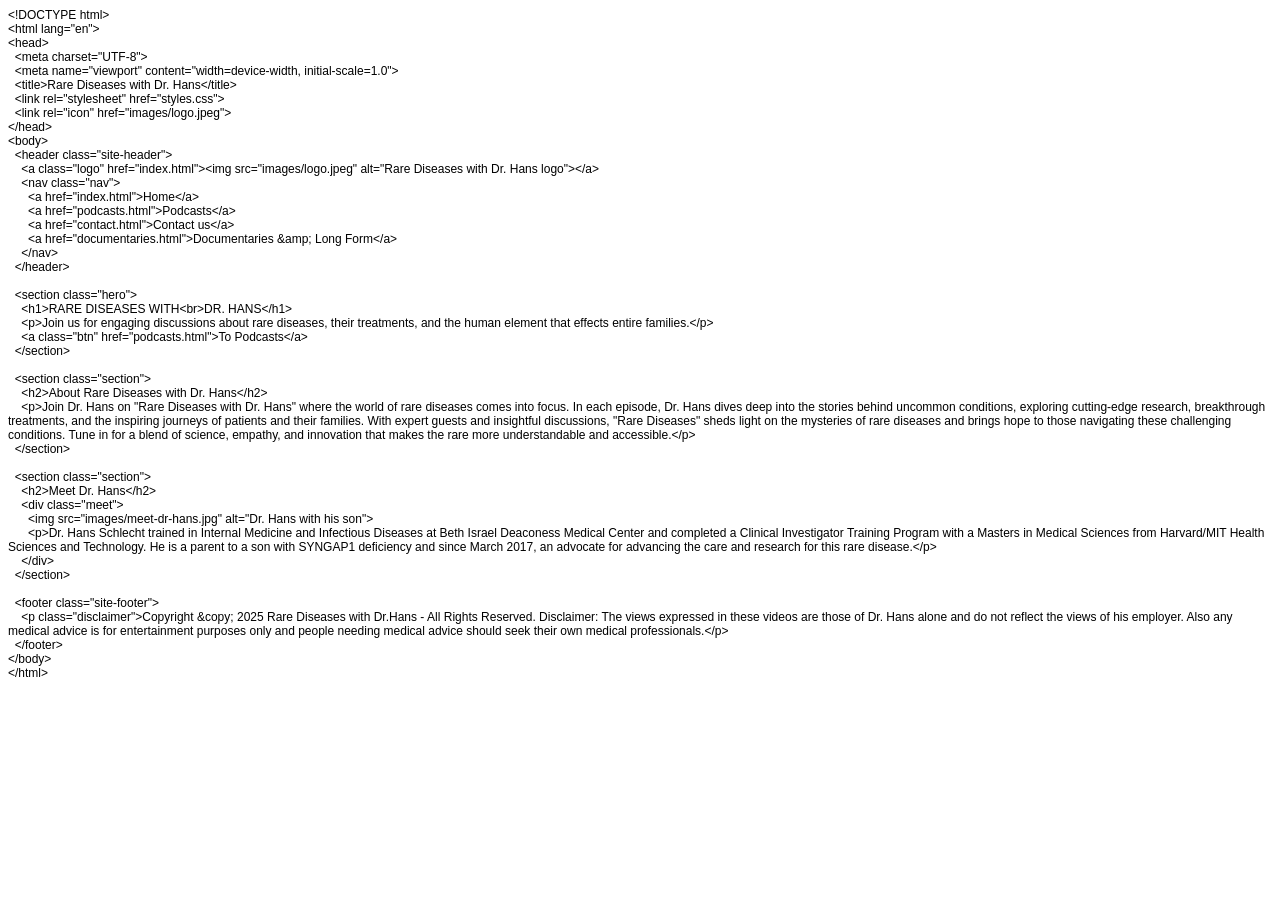
==== index.html @ e5a41072 "Add files via upload" ====
<!DOCTYPE html PUBLIC "-//W3C//DTD HTML 4.01//EN" "http://www.w3.org/TR/html4/strict.dtd">
<html>
<head>
  <meta http-equiv="Content-Type" content="text/html; charset=utf-8">
  <meta http-equiv="Content-Style-Type" content="text/css">
  <title></title>
  <meta name="Generator" content="Cocoa HTML Writer">
  <meta name="CocoaVersion" content="2685.4">
  <style type="text/css">
    p.p1 {margin: 0.0px 0.0px 0.0px 0.0px; font: 12.0px Helvetica}
    p.p2 {margin: 0.0px 0.0px 0.0px 0.0px; font: 12.0px Helvetica; min-height: 14.0px}
  </style>
</head>
<body>
<p class="p1">&lt;!DOCTYPE html&gt;</p>
<p class="p1">&lt;html lang="en"&gt;</p>
<p class="p1">&lt;head&gt;</p>
<p class="p1"><span class="Apple-converted-space">  </span>&lt;meta charset="UTF-8"&gt;</p>
<p class="p1"><span class="Apple-converted-space">  </span>&lt;meta name="viewport" content="width=device-width, initial-scale=1.0"&gt;</p>
<p class="p1"><span class="Apple-converted-space">  </span>&lt;title&gt;Rare Diseases with Dr. Hans&lt;/title&gt;</p>
<p class="p1"><span class="Apple-converted-space">  </span>&lt;link rel="stylesheet" href="styles.css"&gt;</p>
<p class="p1"><span class="Apple-converted-space">  </span>&lt;link rel="icon" href="images/logo.jpeg"&gt;</p>
<p class="p1">&lt;/head&gt;</p>
<p class="p1">&lt;body&gt;</p>
<p class="p1"><span class="Apple-converted-space">  </span>&lt;header class="site-header"&gt;</p>
<p class="p1"><span class="Apple-converted-space">    </span>&lt;a class="logo" href="index.html"&gt;&lt;img src="images/logo.jpeg" alt="Rare Diseases with Dr. Hans logo"&gt;&lt;/a&gt;</p>
<p class="p1"><span class="Apple-converted-space">    </span>&lt;nav class="nav"&gt;</p>
<p class="p1"><span class="Apple-converted-space">      </span>&lt;a href="index.html"&gt;Home&lt;/a&gt;</p>
<p class="p1"><span class="Apple-converted-space">      </span>&lt;a href="podcasts.html"&gt;Podcasts&lt;/a&gt;</p>
<p class="p1"><span class="Apple-converted-space">      </span>&lt;a href="contact.html"&gt;Contact us&lt;/a&gt;</p>
<p class="p1"><span class="Apple-converted-space">      </span>&lt;a href="documentaries.html"&gt;Documentaries &amp;amp; Long Form&lt;/a&gt;</p>
<p class="p1"><span class="Apple-converted-space">    </span>&lt;/nav&gt;</p>
<p class="p1"><span class="Apple-converted-space">  </span>&lt;/header&gt;</p>
<p class="p2"><br></p>
<p class="p1"><span class="Apple-converted-space">  </span>&lt;section class="hero"&gt;</p>
<p class="p1"><span class="Apple-converted-space">    </span>&lt;h1&gt;RARE DISEASES WITH&lt;br&gt;DR. HANS&lt;/h1&gt;</p>
<p class="p1"><span class="Apple-converted-space">    </span>&lt;p&gt;Join us for engaging discussions about rare diseases, their treatments, and the human element that effects entire families.&lt;/p&gt;</p>
<p class="p1"><span class="Apple-converted-space">    </span>&lt;a class="btn" href="podcasts.html"&gt;To Podcasts&lt;/a&gt;</p>
<p class="p1"><span class="Apple-converted-space">  </span>&lt;/section&gt;</p>
<p class="p2"><br></p>
<p class="p1"><span class="Apple-converted-space">  </span>&lt;section class="section"&gt;</p>
<p class="p1"><span class="Apple-converted-space">    </span>&lt;h2&gt;About Rare Diseases with Dr. Hans&lt;/h2&gt;</p>
<p class="p1"><span class="Apple-converted-space">    </span>&lt;p&gt;Join Dr. Hans on "Rare Diseases with Dr. Hans" where the world of rare diseases comes into focus. In each episode, Dr. Hans dives deep into the stories behind uncommon conditions, exploring cutting-edge research, breakthrough treatments, and the inspiring journeys of patients and their families. With expert guests and insightful discussions, "Rare Diseases" sheds light on the mysteries of rare diseases and brings hope to those navigating these challenging conditions. Tune in for a blend of science, empathy, and innovation that makes the rare more understandable and accessible.&lt;/p&gt;</p>
<p class="p1"><span class="Apple-converted-space">  </span>&lt;/section&gt;</p>
<p class="p2"><br></p>
<p class="p1"><span class="Apple-converted-space">  </span>&lt;section class="section"&gt;</p>
<p class="p1"><span class="Apple-converted-space">    </span>&lt;h2&gt;Meet Dr. Hans&lt;/h2&gt;</p>
<p class="p1"><span class="Apple-converted-space">    </span>&lt;div class="meet"&gt;</p>
<p class="p1"><span class="Apple-converted-space">      </span>&lt;img src="images/meet-dr-hans.jpg" alt="Dr. Hans with his son"&gt;</p>
<p class="p1"><span class="Apple-converted-space">      </span>&lt;p&gt;Dr. Hans Schlecht trained in Internal Medicine and Infectious Diseases at Beth Israel Deaconess Medical Center and completed a Clinical Investigator Training Program with a Masters in Medical Sciences from Harvard/MIT Health Sciences and Technology. He is a parent to a son with SYNGAP1 deficiency and since March 2017, an advocate for advancing the care and research for this rare disease.&lt;/p&gt;</p>
<p class="p1"><span class="Apple-converted-space">    </span>&lt;/div&gt;</p>
<p class="p1"><span class="Apple-converted-space">  </span>&lt;/section&gt;</p>
<p class="p2"><br></p>
<p class="p1"><span class="Apple-converted-space">  </span>&lt;footer class="site-footer"&gt;</p>
<p class="p1"><span class="Apple-converted-space">    </span>&lt;p class="disclaimer"&gt;Copyright &amp;copy; 2025 Rare Diseases with Dr.Hans - All Rights Reserved. Disclaimer: The views expressed in these videos are those of Dr. Hans alone and do not reflect the views of his employer. Also any medical advice is for entertainment purposes only and people needing medical advice should seek their own medical professionals.&lt;/p&gt;</p>
<p class="p1"><span class="Apple-converted-space">  </span>&lt;/footer&gt;</p>
<p class="p1">&lt;/body&gt;</p>
<p class="p1">&lt;/html&gt;</p>
</body>
</html>
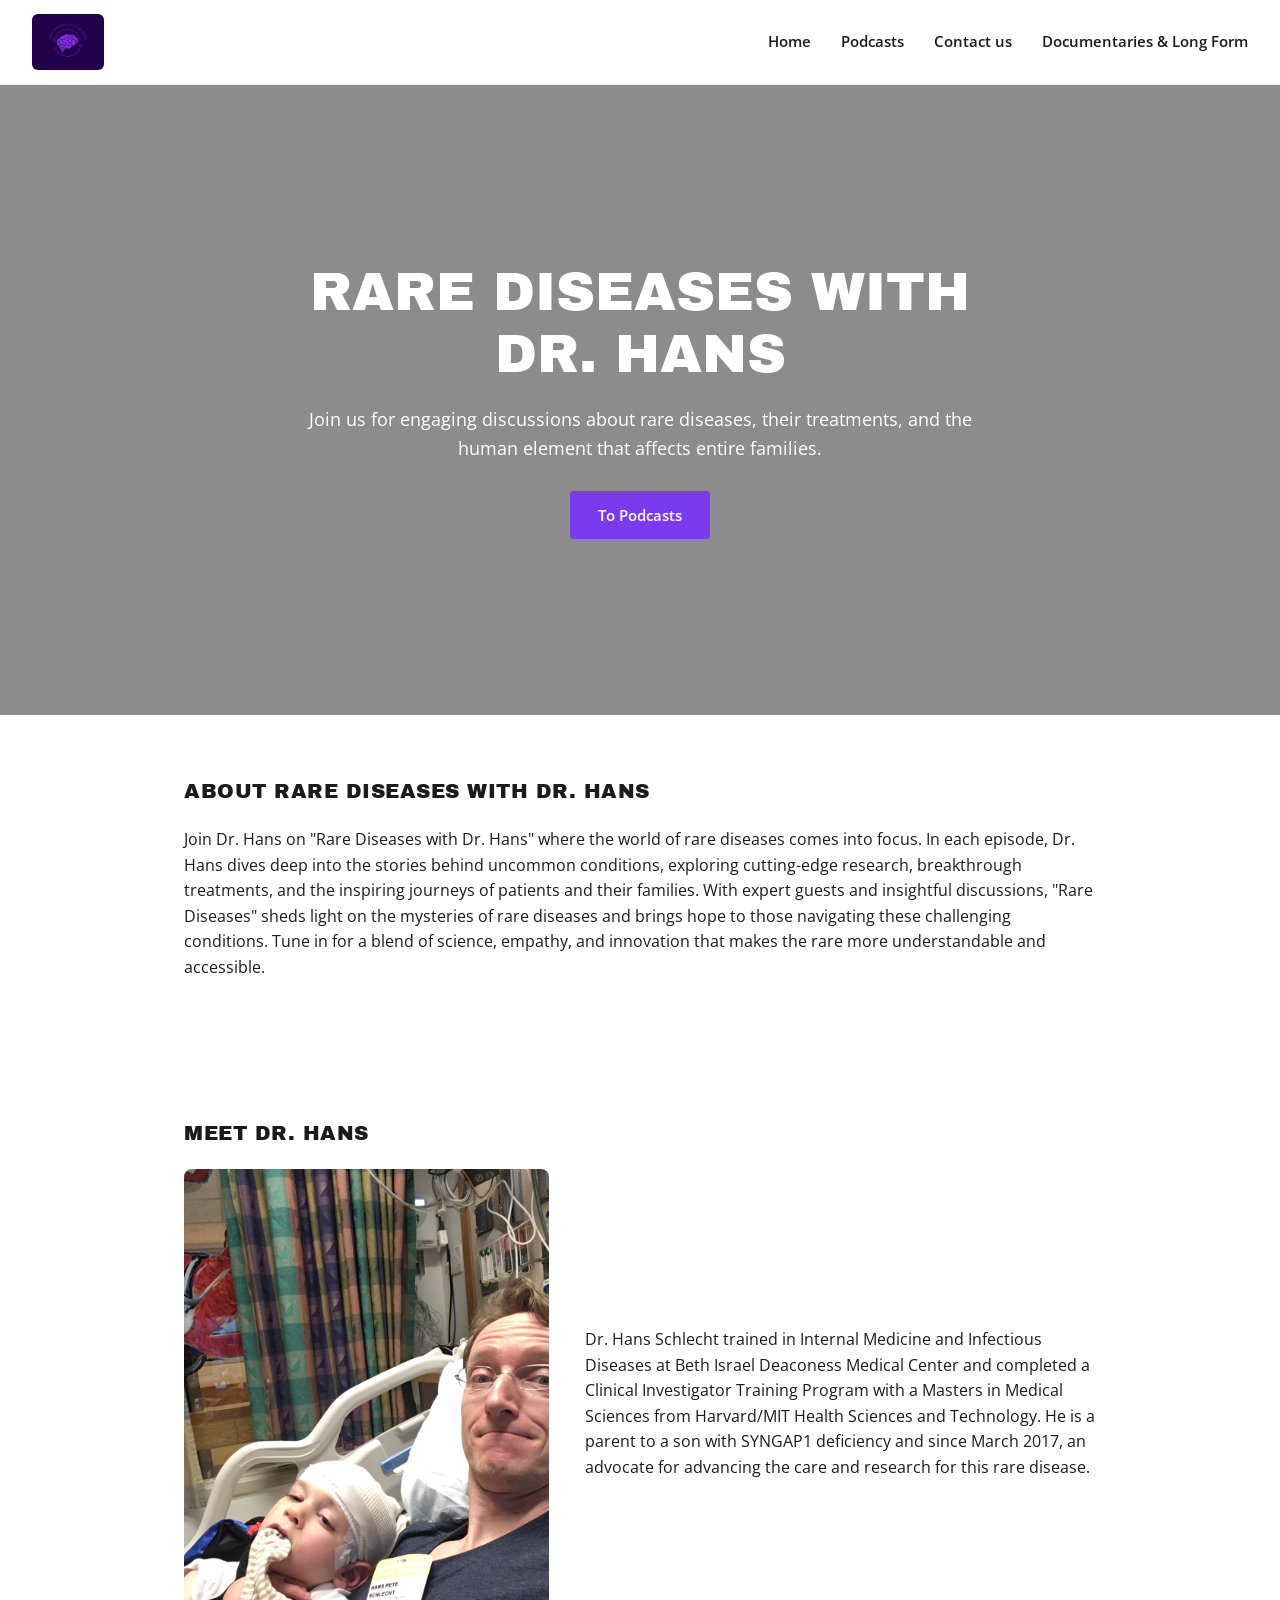
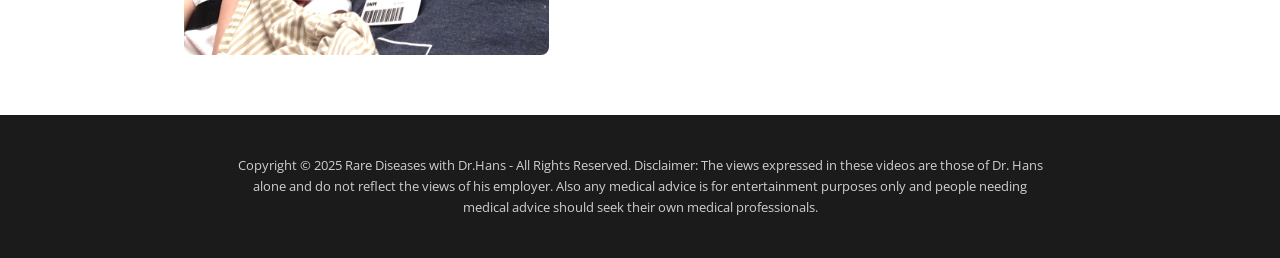
==== commit 36f331fc: "Refactor index.html for modern HTML standards Updated the HTML structure to modern standards, includ" ====
--- a/index.html
+++ b/index.html
@@ -1,60 +1,44 @@
-<!DOCTYPE html PUBLIC "-//W3C//DTD HTML 4.01//EN" "http://www.w3.org/TR/html4/strict.dtd">
-<html>
+<!DOCTYPE html>
+<html lang="en">
 <head>
-  <meta http-equiv="Content-Type" content="text/html; charset=utf-8">
-  <meta http-equiv="Content-Style-Type" content="text/css">
-  <title></title>
-  <meta name="Generator" content="Cocoa HTML Writer">
-  <meta name="CocoaVersion" content="2685.4">
-  <style type="text/css">
-    p.p1 {margin: 0.0px 0.0px 0.0px 0.0px; font: 12.0px Helvetica}
-    p.p2 {margin: 0.0px 0.0px 0.0px 0.0px; font: 12.0px Helvetica; min-height: 14.0px}
-  </style>
+  <meta charset="UTF-8">
+  <meta name="viewport" content="width=device-width, initial-scale=1.0">
+  <title>Rare Diseases with Dr. Hans</title>
+  <link rel="stylesheet" href="styles.css">
+  <link rel="icon" href="LOGO.JPEG">
 </head>
 <body>
-<p class="p1">&lt;!DOCTYPE html&gt;</p>
-<p class="p1">&lt;html lang="en"&gt;</p>
-<p class="p1">&lt;head&gt;</p>
-<p class="p1"><span class="Apple-converted-space">  </span>&lt;meta charset="UTF-8"&gt;</p>
-<p class="p1"><span class="Apple-converted-space">  </span>&lt;meta name="viewport" content="width=device-width, initial-scale=1.0"&gt;</p>
-<p class="p1"><span class="Apple-converted-space">  </span>&lt;title&gt;Rare Diseases with Dr. Hans&lt;/title&gt;</p>
-<p class="p1"><span class="Apple-converted-space">  </span>&lt;link rel="stylesheet" href="styles.css"&gt;</p>
-<p class="p1"><span class="Apple-converted-space">  </span>&lt;link rel="icon" href="images/logo.jpeg"&gt;</p>
-<p class="p1">&lt;/head&gt;</p>
-<p class="p1">&lt;body&gt;</p>
-<p class="p1"><span class="Apple-converted-space">  </span>&lt;header class="site-header"&gt;</p>
-<p class="p1"><span class="Apple-converted-space">    </span>&lt;a class="logo" href="index.html"&gt;&lt;img src="images/logo.jpeg" alt="Rare Diseases with Dr. Hans logo"&gt;&lt;/a&gt;</p>
-<p class="p1"><span class="Apple-converted-space">    </span>&lt;nav class="nav"&gt;</p>
-<p class="p1"><span class="Apple-converted-space">      </span>&lt;a href="index.html"&gt;Home&lt;/a&gt;</p>
-<p class="p1"><span class="Apple-converted-space">      </span>&lt;a href="podcasts.html"&gt;Podcasts&lt;/a&gt;</p>
-<p class="p1"><span class="Apple-converted-space">      </span>&lt;a href="contact.html"&gt;Contact us&lt;/a&gt;</p>
-<p class="p1"><span class="Apple-converted-space">      </span>&lt;a href="documentaries.html"&gt;Documentaries &amp;amp; Long Form&lt;/a&gt;</p>
-<p class="p1"><span class="Apple-converted-space">    </span>&lt;/nav&gt;</p>
-<p class="p1"><span class="Apple-converted-space">  </span>&lt;/header&gt;</p>
-<p class="p2"><br></p>
-<p class="p1"><span class="Apple-converted-space">  </span>&lt;section class="hero"&gt;</p>
-<p class="p1"><span class="Apple-converted-space">    </span>&lt;h1&gt;RARE DISEASES WITH&lt;br&gt;DR. HANS&lt;/h1&gt;</p>
-<p class="p1"><span class="Apple-converted-space">    </span>&lt;p&gt;Join us for engaging discussions about rare diseases, their treatments, and the human element that effects entire families.&lt;/p&gt;</p>
-<p class="p1"><span class="Apple-converted-space">    </span>&lt;a class="btn" href="podcasts.html"&gt;To Podcasts&lt;/a&gt;</p>
-<p class="p1"><span class="Apple-converted-space">  </span>&lt;/section&gt;</p>
-<p class="p2"><br></p>
-<p class="p1"><span class="Apple-converted-space">  </span>&lt;section class="section"&gt;</p>
-<p class="p1"><span class="Apple-converted-space">    </span>&lt;h2&gt;About Rare Diseases with Dr. Hans&lt;/h2&gt;</p>
-<p class="p1"><span class="Apple-converted-space">    </span>&lt;p&gt;Join Dr. Hans on "Rare Diseases with Dr. Hans" where the world of rare diseases comes into focus. In each episode, Dr. Hans dives deep into the stories behind uncommon conditions, exploring cutting-edge research, breakthrough treatments, and the inspiring journeys of patients and their families. With expert guests and insightful discussions, "Rare Diseases" sheds light on the mysteries of rare diseases and brings hope to those navigating these challenging conditions. Tune in for a blend of science, empathy, and innovation that makes the rare more understandable and accessible.&lt;/p&gt;</p>
-<p class="p1"><span class="Apple-converted-space">  </span>&lt;/section&gt;</p>
-<p class="p2"><br></p>
-<p class="p1"><span class="Apple-converted-space">  </span>&lt;section class="section"&gt;</p>
-<p class="p1"><span class="Apple-converted-space">    </span>&lt;h2&gt;Meet Dr. Hans&lt;/h2&gt;</p>
-<p class="p1"><span class="Apple-converted-space">    </span>&lt;div class="meet"&gt;</p>
-<p class="p1"><span class="Apple-converted-space">      </span>&lt;img src="images/meet-dr-hans.jpg" alt="Dr. Hans with his son"&gt;</p>
-<p class="p1"><span class="Apple-converted-space">      </span>&lt;p&gt;Dr. Hans Schlecht trained in Internal Medicine and Infectious Diseases at Beth Israel Deaconess Medical Center and completed a Clinical Investigator Training Program with a Masters in Medical Sciences from Harvard/MIT Health Sciences and Technology. He is a parent to a son with SYNGAP1 deficiency and since March 2017, an advocate for advancing the care and research for this rare disease.&lt;/p&gt;</p>
-<p class="p1"><span class="Apple-converted-space">    </span>&lt;/div&gt;</p>
-<p class="p1"><span class="Apple-converted-space">  </span>&lt;/section&gt;</p>
-<p class="p2"><br></p>
-<p class="p1"><span class="Apple-converted-space">  </span>&lt;footer class="site-footer"&gt;</p>
-<p class="p1"><span class="Apple-converted-space">    </span>&lt;p class="disclaimer"&gt;Copyright &amp;copy; 2025 Rare Diseases with Dr.Hans - All Rights Reserved. Disclaimer: The views expressed in these videos are those of Dr. Hans alone and do not reflect the views of his employer. Also any medical advice is for entertainment purposes only and people needing medical advice should seek their own medical professionals.&lt;/p&gt;</p>
-<p class="p1"><span class="Apple-converted-space">  </span>&lt;/footer&gt;</p>
-<p class="p1">&lt;/body&gt;</p>
-<p class="p1">&lt;/html&gt;</p>
+  <header class="site-header">
+    <a class="logo" href="index.html"><img src="LOGO.JPEG" alt="Rare Diseases with Dr. Hans logo"></a>
+    <nav class="nav">
+      <a href="index.html">Home</a>
+      <a href="podcasts.html">Podcasts</a>
+      <a href="contact.html">Contact us</a>
+      <a href="documentaries.html">Documentaries &amp; Long Form</a>
+    </nav>
+  </header>
+
+  <section class="hero">
+    <h1>RARE DISEASES WITH<br>DR. HANS</h1>
+    <p>Join us for engaging discussions about rare diseases, their treatments, and the human element that affects entire families.</p>
+    <a class="btn" href="podcasts.html">To Podcasts</a>
+  </section>
+
+  <section class="section">
+    <h2>About Rare Diseases with Dr. Hans</h2>
+    <p>Join Dr. Hans on "Rare Diseases with Dr. Hans" where the world of rare diseases comes into focus. In each episode, Dr. Hans dives deep into the stories behind uncommon conditions, exploring cutting-edge research, breakthrough treatments, and the inspiring journeys of patients and their families. With expert guests and insightful discussions, "Rare Diseases" sheds light on the mysteries of rare diseases and brings hope to those navigating these challenging conditions. Tune in for a blend of science, empathy, and innovation that makes the rare more understandable and accessible.</p>
+  </section>
+
+  <section class="section">
+    <h2>Meet Dr. Hans</h2>
+    <div class="meet">
+      <img src="meet-dr-hans.JPG" alt="Dr. Hans with his son">
+      <p>Dr. Hans Schlecht trained in Internal Medicine and Infectious Diseases at Beth Israel Deaconess Medical Center and completed a Clinical Investigator Training Program with a Masters in Medical Sciences from Harvard/MIT Health Sciences and Technology. He is a parent to a son with SYNGAP1 deficiency and since March 2017, an advocate for advancing the care and research for this rare disease.</p>
+    </div>
+  </section>
+
+  <footer class="site-footer">
+    <p class="disclaimer">Copyright &copy; 2025 Rare Diseases with Dr.Hans - All Rights Reserved. Disclaimer: The views expressed in these videos are those of Dr. Hans alone and do not reflect the views of his employer. Also any medical advice is for entertainment purposes only and people needing medical advice should seek their own medical professionals.</p>
+  </footer>
 </body>
 </html>
--- a/styles.css
+++ b/styles.css
@@ -0,0 +1,90 @@
+/* ===== Rare Diseases with Dr. Hans ===== */
+@import url('https://fonts.googleapis.com/css2?family=Archivo+Black&family=Open+Sans:wght@400;600&display=swap');
+
+* { margin: 0; padding: 0; box-sizing: border-box; }
+
+:root {
+  --dark: #1b1b1b;
+  --purple: #2d0a4e;
+  --accent: #7c3aed;
+  --light: #f7f7f7;
+}
+
+body {
+  font-family: 'Open Sans', Arial, sans-serif;
+  color: var(--dark);
+  line-height: 1.6;
+  background: #fff;
+}
+
+h1, h2, h3, h4 { font-family: 'Archivo Black', Arial, sans-serif; font-weight: 400; }
+
+a { color: inherit; text-decoration: none; }
+img { max-width: 100%; display: block; }
+
+/* Header / nav */
+.site-header {
+  display: flex; align-items: center; justify-content: space-between;
+  padding: 14px 32px; background: #fff; border-bottom: 1px solid #eee;
+  position: sticky; top: 0; z-index: 100;
+}
+.site-header .logo img { height: 56px; width: auto; border-radius: 6px; }
+.nav a {
+  margin-left: 26px; font-size: 15px; font-weight: 600; color: var(--dark);
+}
+.nav a:hover { color: var(--accent); }
+
+/* Hero */
+.hero {
+  min-height: 70vh;
+  display: flex; flex-direction: column; align-items: center; justify-content: center;
+  text-align: center; color: #fff; padding: 80px 20px;
+  background: linear-gradient(rgba(0,0,0,.45), rgba(0,0,0,.45)),
+              url('images/background.png') center/cover no-repeat;
+}
+.hero h1 { font-size: clamp(32px, 6vw, 54px); line-height: 1.15; margin-bottom: 20px; }
+.hero p { max-width: 720px; font-size: 18px; margin-bottom: 28px; }
+
+/* Buttons */
+.btn {
+  display: inline-block; background: var(--accent); color: #fff;
+  padding: 12px 28px; border-radius: 4px; font-weight: 600; font-size: 15px;
+  border: none; cursor: pointer; transition: background .2s;
+}
+.btn:hover { background: #5b21b6; }
+
+/* Sections */
+.section { max-width: 960px; margin: 0 auto; padding: 60px 24px; }
+.section h2 { font-size: 20px; text-transform: uppercase; margin-bottom: 20px; letter-spacing: .5px; }
+.section p { margin-bottom: 16px; }
+
+.meet { display: grid; grid-template-columns: 1fr 1.4fr; gap: 36px; align-items: center; }
+.meet img { border-radius: 8px; }
+@media (max-width: 720px){ .meet { grid-template-columns: 1fr; } }
+
+/* Podcast episodes */
+.episodes { max-width: 900px; margin: 0 auto; padding: 40px 24px; }
+.page-title { text-align: center; font-size: 30px; margin: 40px 0; text-transform: uppercase; }
+.episode { margin-bottom: 56px; }
+.episode h4 { font-size: 18px; margin-bottom: 14px; }
+.video-wrap { position: relative; padding-bottom: 56.25%; height: 0; margin-bottom: 16px; }
+.video-wrap iframe { position: absolute; top:0; left:0; width:100%; height:100%; border:0; border-radius: 6px; }
+.episode p { margin-bottom: 12px; }
+.episode a { color: var(--accent); word-break: break-word; }
+
+/* Contact */
+.contact-grid { display: grid; grid-template-columns: 1fr 1fr; gap: 40px; }
+@media (max-width: 720px){ .contact-grid { grid-template-columns: 1fr; } }
+.contact form { display: flex; flex-direction: column; gap: 14px; }
+.contact input, .contact textarea {
+  padding: 12px; border: 1px solid #ccc; border-radius: 4px; font: inherit;
+}
+.contact textarea { min-height: 140px; resize: vertical; }
+.social a { display: inline-block; margin-right: 18px; font-weight: 600; color: var(--accent); }
+
+/* Footer */
+.site-footer {
+  background: var(--dark); color: #cfcfcf; font-size: 13px;
+  padding: 40px 24px; text-align: center;
+}
+.site-footer .disclaimer { max-width: 820px; margin: 0 auto; }
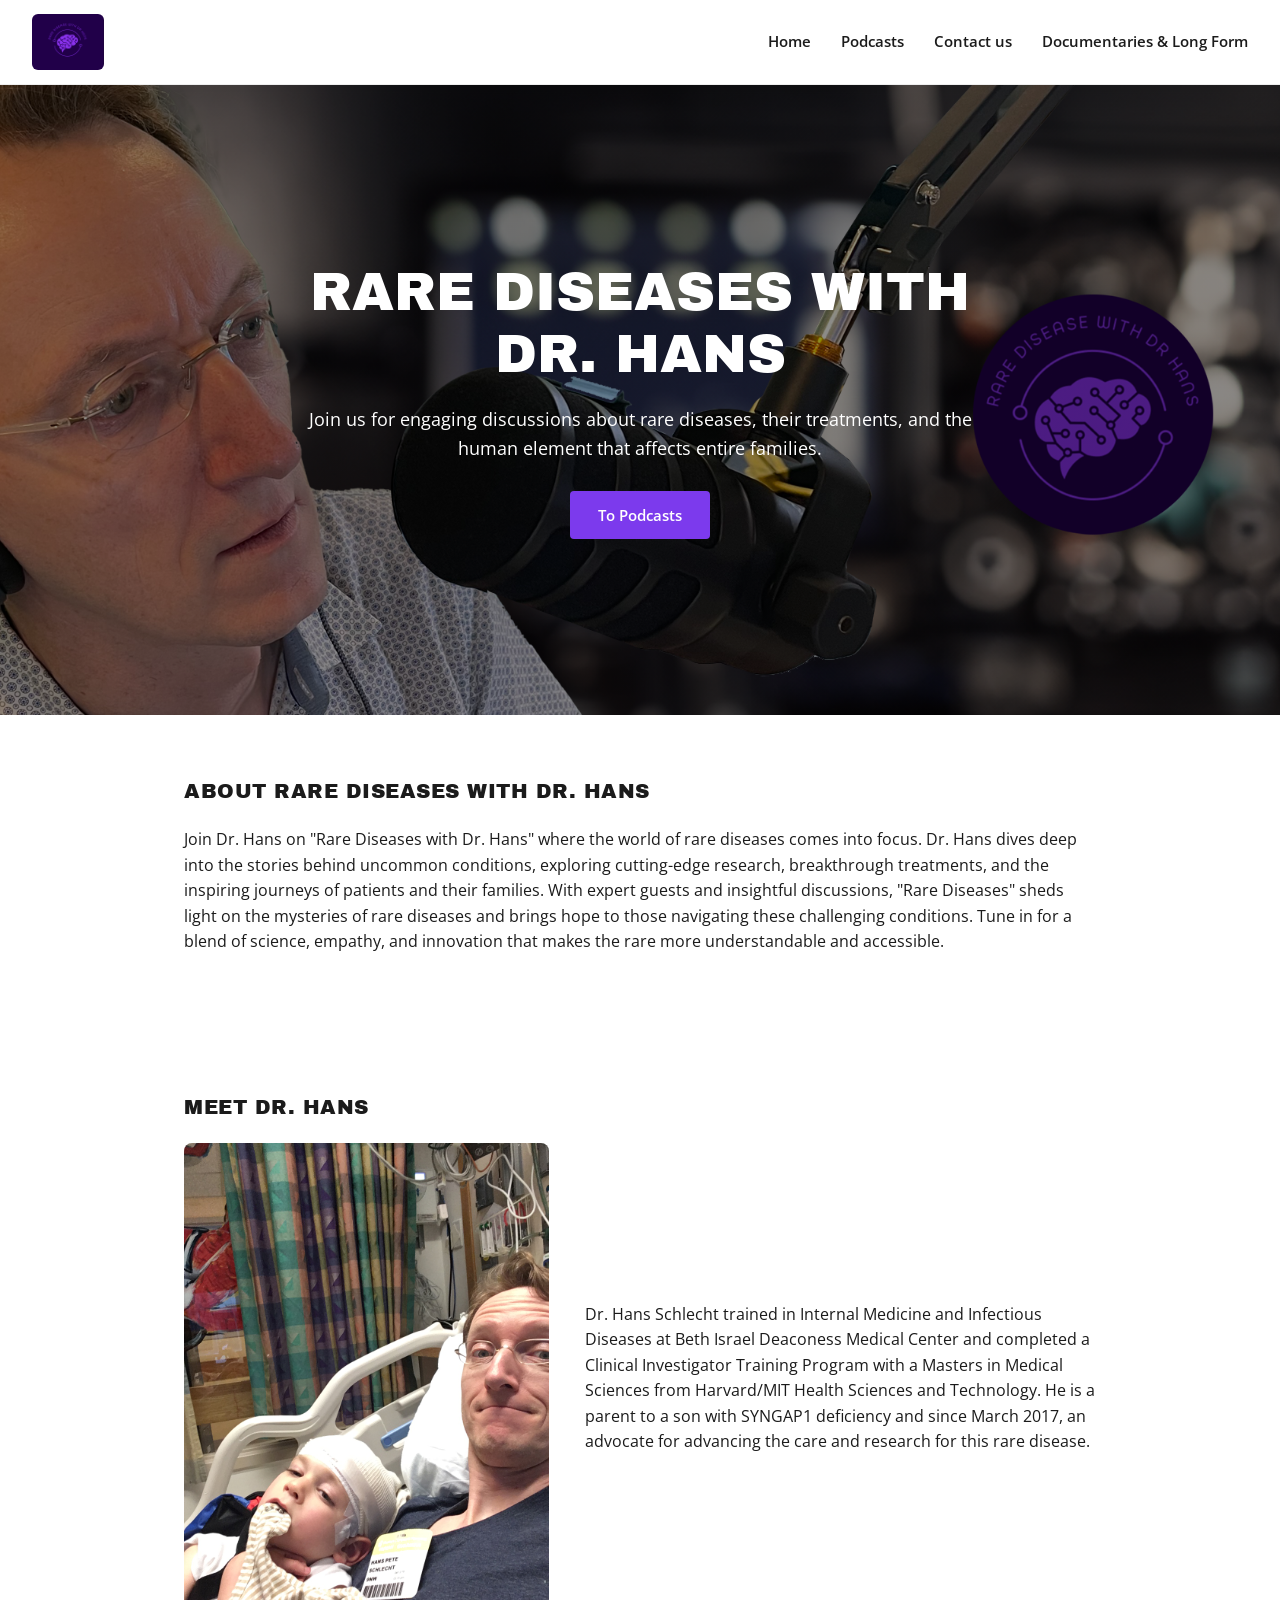
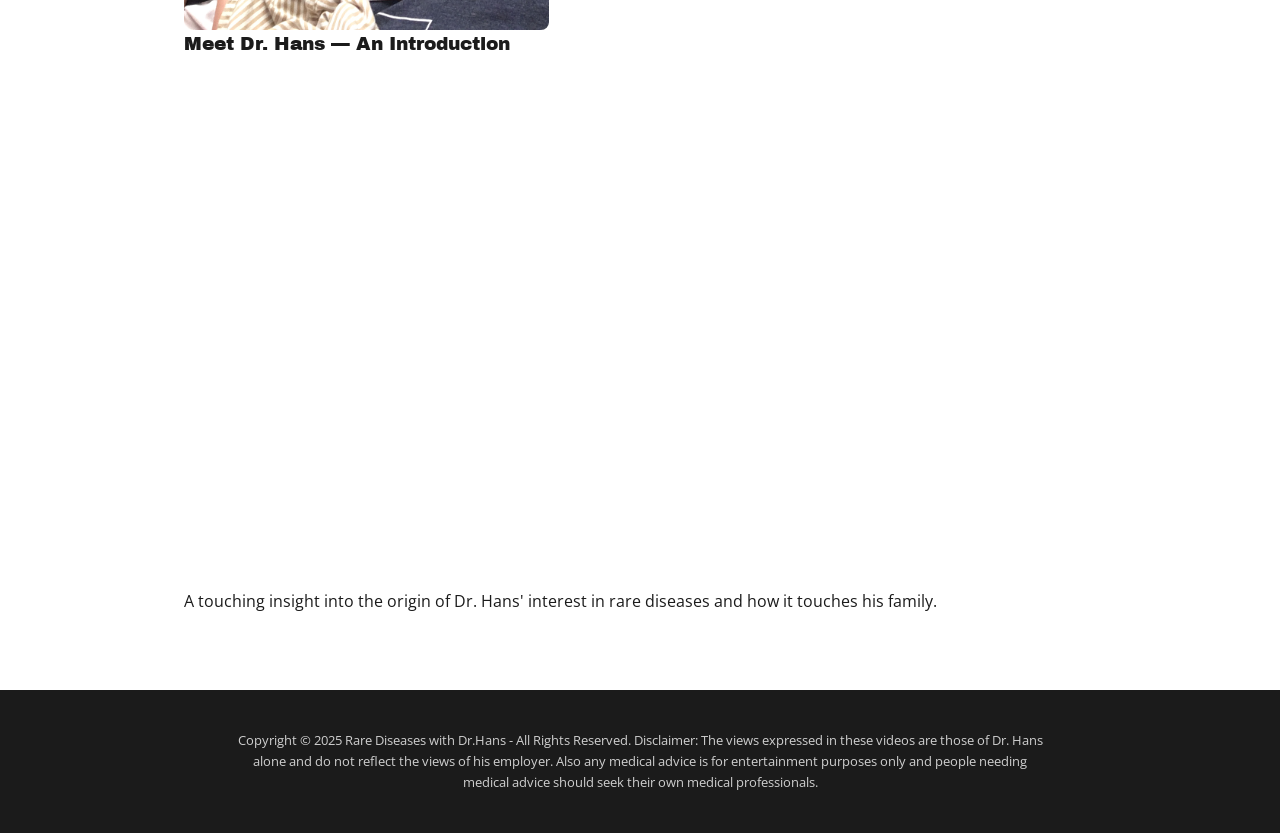
==== commit 83fee8fa: "Move Meet Dr. Hans video to homepage; add animated dividers and scroll reveals" ====
--- a/index.html
+++ b/index.html
@@ -24,21 +24,41 @@
     <a class="btn" href="podcasts.html">To Podcasts</a>
   </section>
 
-  <section class="section">
+  <div class="divider"><span></span></div>
+
+  <section class="section reveal">
     <h2>About Rare Diseases with Dr. Hans</h2>
-    <p>Join Dr. Hans on "Rare Diseases with Dr. Hans" where the world of rare diseases comes into focus. In each episode, Dr. Hans dives deep into the stories behind uncommon conditions, exploring cutting-edge research, breakthrough treatments, and the inspiring journeys of patients and their families. With expert guests and insightful discussions, "Rare Diseases" sheds light on the mysteries of rare diseases and brings hope to those navigating these challenging conditions. Tune in for a blend of science, empathy, and innovation that makes the rare more understandable and accessible.</p>
+    <p>Join Dr. Hans on "Rare Diseases with Dr. Hans" where the world of rare diseases comes into focus. Dr. Hans dives deep into the stories behind uncommon conditions, exploring cutting-edge research, breakthrough treatments, and the inspiring journeys of patients and their families. With expert guests and insightful discussions, "Rare Diseases" sheds light on the mysteries of rare diseases and brings hope to those navigating these challenging conditions. Tune in for a blend of science, empathy, and innovation that makes the rare more understandable and accessible.</p>
   </section>
 
-  <section class="section">
+  <div class="divider"><span></span></div>
+
+  <section class="section reveal">
     <h2>Meet Dr. Hans</h2>
     <div class="meet">
       <img src="meet-dr-hans.JPG" alt="Dr. Hans with his son">
       <p>Dr. Hans Schlecht trained in Internal Medicine and Infectious Diseases at Beth Israel Deaconess Medical Center and completed a Clinical Investigator Training Program with a Masters in Medical Sciences from Harvard/MIT Health Sciences and Technology. He is a parent to a son with SYNGAP1 deficiency and since March 2017, an advocate for advancing the care and research for this rare disease.</p>
+    </div>
+    <div class="meet-video">
+      <h3>Meet Dr. Hans &mdash; An Introduction</h3>
+      <div class="video-wrap"><iframe src="https://www.youtube.com/embed/MtV_TcAT1L4" title="Meet Dr. Hans" allowfullscreen></iframe></div>
+      <p class="video-caption">A touching insight into the origin of Dr. Hans' interest in rare diseases and how it touches his family.</p>
     </div>
   </section>
 
   <footer class="site-footer">
     <p class="disclaimer">Copyright &copy; 2025 Rare Diseases with Dr.Hans - All Rights Reserved. Disclaimer: The views expressed in these videos are those of Dr. Hans alone and do not reflect the views of his employer. Also any medical advice is for entertainment purposes only and people needing medical advice should seek their own medical professionals.</p>
   </footer>
+
+  <script>
+    (function(){
+      var els=document.querySelectorAll('.reveal');
+      if(!('IntersectionObserver' in window)){els.forEach(function(e){e.classList.add('in');});return;}
+      var io=new IntersectionObserver(function(entries){
+        entries.forEach(function(en){ if(en.isIntersecting){ en.target.classList.add('in'); io.unobserve(en.target);} });
+      },{threshold:0.15});
+      els.forEach(function(e){io.observe(e);});
+    })();
+  </script>
 </body>
 </html>
--- a/styles.css
+++ b/styles.css
@@ -18,7 +18,6 @@
 }
 
 h1, h2, h3, h4 { font-family: 'Archivo Black', Arial, sans-serif; font-weight: 400; }
-
 a { color: inherit; text-decoration: none; }
 img { max-width: 100%; display: block; }
 
@@ -40,7 +39,7 @@
   display: flex; flex-direction: column; align-items: center; justify-content: center;
   text-align: center; color: #fff; padding: 80px 20px;
   background: linear-gradient(rgba(0,0,0,.45), rgba(0,0,0,.45)),
-              url('images/background.png') center/cover no-repeat;
+              url('background.png') center/cover no-repeat;
 }
 .hero h1 { font-size: clamp(32px, 6vw, 54px); line-height: 1.15; margin-bottom: 20px; }
 .hero p { max-width: 720px; font-size: 18px; margin-bottom: 28px; }
@@ -57,7 +56,6 @@
 .section { max-width: 960px; margin: 0 auto; padding: 60px 24px; }
 .section h2 { font-size: 20px; text-transform: uppercase; margin-bottom: 20px; letter-spacing: .5px; }
 .section p { margin-bottom: 16px; }
-
 .meet { display: grid; grid-template-columns: 1fr 1.4fr; gap: 36px; align-items: center; }
 .meet img { border-radius: 8px; }
 @media (max-width: 720px){ .meet { grid-template-columns: 1fr; } }
@@ -87,4 +85,4 @@
   background: var(--dark); color: #cfcfcf; font-size: 13px;
   padding: 40px 24px; text-align: center;
 }
-.site-footer .disclaimer { max-width: 820px; margin: 0 auto; }+.site-footer .disclaimer { max-width: 820px; margin: 0 auto; }
